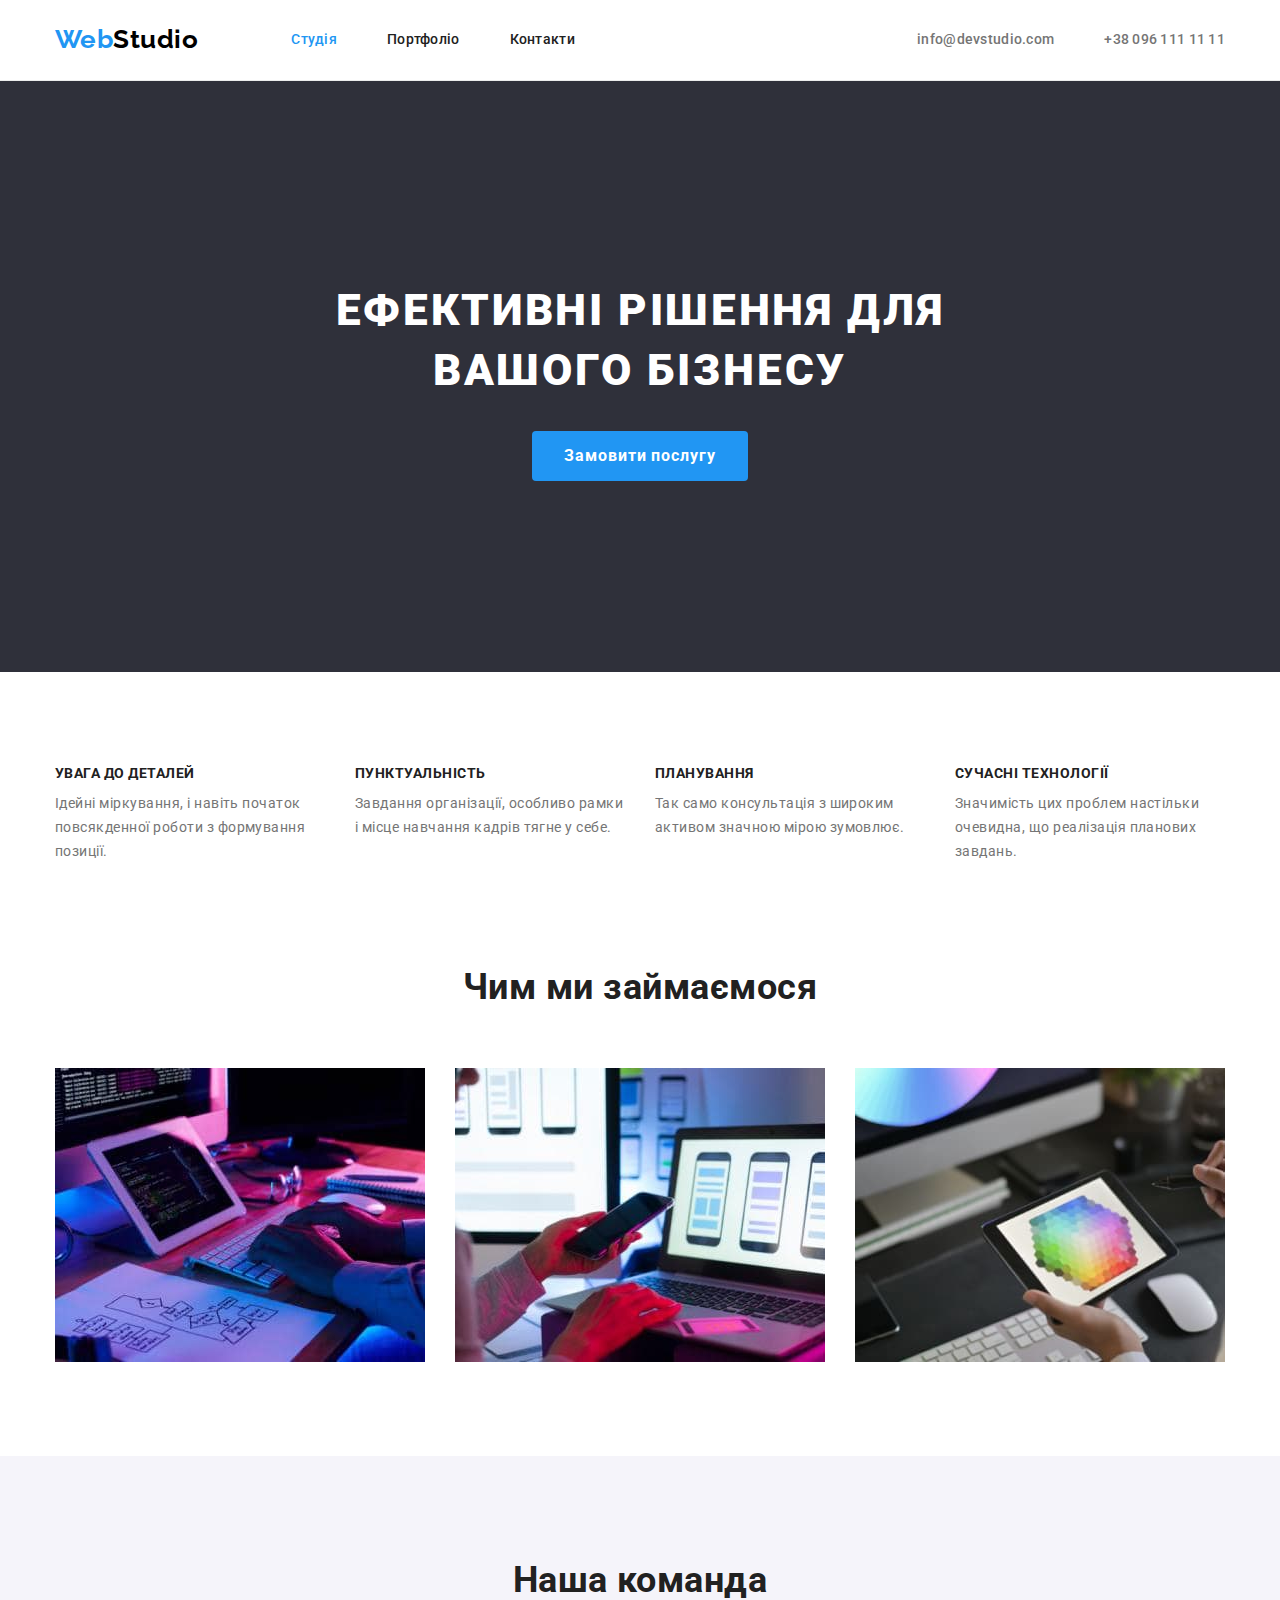
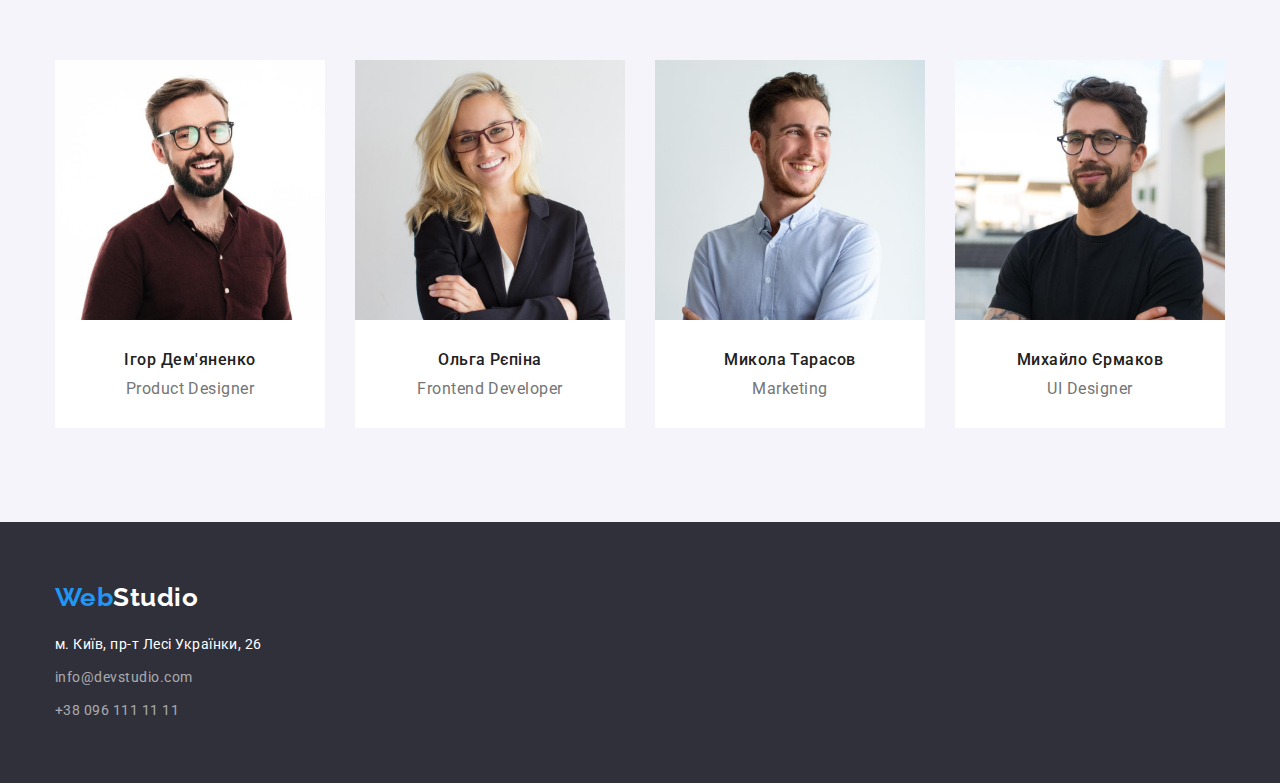
==== index.html @ b31b275f "Initial commit" ====
<!DOCTYPE html>
<html lang="uk">

<head>
	<meta charset="UTF-8" />
	<meta http-equiv="X-UA-Compatible" content="IE=edge" />
	<meta name="viewport" content="width=device-width, initial-scale=1.0" />
	<link rel="preconnect" href="https://fonts.googleapis.com" />
	<link rel="preconnect" href="https://fonts.gstatic.com" crossorigin />
	<link
		href="https://fonts.googleapis.com/css2?family=Raleway:wght@700;900&family=Roboto:wght@400;500;700;900&display=swap"
		rel="stylesheet" />
	<link rel="stylesheet"
		href="https://cdnjs.cloudflare.com/ajax/libs/modern-normalize/1.0.0/modern-normalize.min.css" />
	<link rel="stylesheet" href="./styles/style.css" />
	<title>Webstudio</title>
</head>

<body>
	<!--
		! HEADER
	-->

	<header class="header">
		<div class="container flex-container">
			<!-- 
	#navigation
-->
			<nav class="navigation">
				<a class="logo" href="/"><span class="logo-span">Web</span>Studio</a>
				<!-- 
	#list of navigation
 -->
				<ul class="site-nav lists">
					<li class="list-item"><a class="site-link common" href="/">Студія</a></li>
					<li class="list-item"><a class="site-link" href="./portfolio.html">Портфоліо</a></li>
					<li class="list-item"><a class="site-link" href="">Контакти</a></li>
				</ul>
			</nav>

			<!-- 
	#contacts 
-->
			<ul class="contacts-nav lists">
				<li class="list-item">
					<a class="contactlink" href="mailto:info@devstudio.com">info@devstudio.com</a>
				</li>
				<li class="list-item">
					<a class="contactlink" href="tel:+380961111111 ">+38 096 111 11 11</a>
				</li>
			</ul>
		</div>
	</header>


	<!--
		! MAIN
-->

	<main>
		<!-- 
	#hero
-->
		<section class="hero">
			<div class="container">
				<h1 class="hero-title">Ефективні рішення для вашого бізнесу</h1>
				<button type="button" class="button">Замовити послугу</button>
			</div>
		</section>
		<!-- 
	#benefits
 -->

		<section class="section">
			<div class="container">
				<h2 class="section-title visually-hidden">Наші особливості</h2>
				<ul class="list-benefits lists">
					<li class="list-item">
						<h3 class="benefits-title">Увага до деталей</h3>
						<p class="text-benefits">
							Ідейні міркування, і навіть початок повсякденної роботи з
							формування позиції.
						</p>
					</li>

					<li class="list-item">
						<h3 class="benefits-title">Пунктуальність</h3>
						<p class="text-benefits">
							Завдання організації, особливо рамки і місце навчання кадрів тягне
							у себе.
						</p>
					</li>

					<li class="list-item">
						<h3 class="benefits-title">Планування</h3>
						<p class="text-benefits">
							Так само консультація з широким активом значною мірою зумовлює.
						</p>
					</li>

					<li class="list-item">
						<h3 class="benefits-title">Сучасні технології</h3>
						<p class="text-benefits">
							Значимість цих проблем настільки очевидна, що реалізація планових
							завдань.
						</p>
					</li>
				</ul>
			</div>
		</section>
		<!-- 
	#services
-->
		<section class="section services">
			<div class="container">
				<h2 class="section-title">Чим ми займаємося</h2>

				<ul class="list-services lists">
					<li class="list-item">
						<img src="./images/box1.jpg" alt="чоловік друкує текст" width="370" />
					</li>
					<li class="list-item">
						<img src="./images/box2.jpg" alt="телефон на екрані" width="370" />
					</li>
					<li class="list-item">
						<img src="./images/box3.jpg" alt="кольорова панель на екрані планшета" width="370" />
					</li>
				</ul>
			</div>
		</section>

		<!--
	#team cards
-->
		<section class="section team">
			<div class="container">
				<h2 class="section-title">Наша команда</h2>

				<ul class="list-card lists">
					<li class="item-card">
						<img src="./images/ihor.jpg" alt="Ігор" width="270" />
						<div class="card-text">
							<h3 class="card-title">Ігор Дем'яненко</h3>
							<p class="card-description">Product Designer</p>
						</div>
					</li>
					<li class="item-card">
						<img src="./images/olha.jpg" alt="Ольга" width="270" />
						<div class="card-text">
							<h3 class="card-title">Ольга Рєпіна</h3>
							<p class="card-description">Frontend Developer</p>
						</div>
					</li>
					<li class="item-card">
						<img src="./images/mukola.jpg" alt="Микола" width="270" />
						<div class="card-text">
							<h3 class="card-title">Микола Тарасов</h3>
							<p class="card-description">Marketing</p>
						</div>
					</li>
					<li class="item-card">
						<img src="./images/muhailo.jpg" alt="Михайло" width="270" />
						<div class="card-text">
							<h3 class="card-title">Михайло Єрмаков</h3>
							<p class="card-description">UI Designer</p>
						</div>
					</li>

				</ul>
			</div>
		</section>

	</main>
	<!--
		! FOOTER
	-->
	<!-- #footer -->
	<footer class="footer">
		<div class="container">
			<a class="logo" href="/"><span class="logo-span">Web</span>Studio</a>
			<!-- #address -->
			<address>
				<ul class="address-contacts lists">
					<li class="list-item">
						<a class="maplink" href="https://goo.gl/maps/gcyHWEu6hnRkyXLD7" target="_blank">м. Київ, пр-т Лесі
							Українки,
							26</a>
					</li>
					<li class="list-item">
						<a class="contactlink" href="mailto:info@devstudio.com">info@devstudio.com</a>
					</li>
					<li class="list-item">
						<a class="contactlink" href="tel:+380961111111 ">+38 096 111 11 11</a>
					</li>
				</ul>
			</address>
		</div>
	</footer>
</body>

</html>
---- styles/style.css ----
/* !blanks of colors 
	*Colors on pages:
		*primary background-color: #FFFFFF;
		*secondary background-color:#F5F4FA;
		*footer,hero background-color: #2F303A;
		*primary font color: #212121;
		*font hover effect: #2196F3;
		*border-color(portfolio.html):#EEEEEE;
		*seconadry font color:#757575 , #FFFFFF , rgba(255, 255, 255, 0.6), #000000;
!font weight 
		*Roboto regular;
		*Roboto medium ;
		*Roboto bold;
		*Roboto black
		*logo font: raleway;
!end*/

:root {
  --title-text-color: #212121;
  --primary-text-color: #757575;
  --secondary-text-color: #ffffff;
  --link-text-color: rgba(255, 255, 255, 0.6);
  --button-text-color: #212121;
  --font-text-color: #000000;

  --card-gap: 30px;
  --primary-font-size: 14px;
  --primary-letter-spacing: 0.03em;
  --secondary-letter-spacing: 0.06em;

  --border-color: #eeeeee;

  --hover-focus-color: #2196f3;

  --primary-background-color: #ffffff;
  --secondary-background-color: #f5f4fa;
  --footer-hero-background-color: #2f303a;
  --button-background-color: #f5f4fa;
  --active-button-background-color: #2196f3;
}

h1,
h2,
h3,
h4,
h5,
h6,
p {
  margin: 0;
  padding: 0;
}

/* #container */
.container {
  /* outline: 1px solid tomato; */
  width: 1200px;
  margin-right: auto;
  margin-left: auto;
  padding-left: 15px;
  padding-right: 15px;
}

/* #lists */
.lists {
  margin: 0;
  padding: 0;
  list-style: none;
}

/* #body section */

.site-link.common {
  color: var(--hover-focus-color);
}
/* $body */
body {
  background-color: var(--primary-background-color);
  font-family: 'Roboto', sans-serif;
  color: var(--primary-text-color);
  letter-spacing: 0.03em;
}

/* $sections settings */
.section {
  padding-top: 94px;
  padding-bottom: 94px;
}

/* #header section */
.header {
  border-bottom: 1px solid #ececec;
}
/* $flex-container */
.flex-container {
  display: flex;
  align-items: center;
}

/* $logo element */

.logo {
  font-family: 'Raleway', sans-serif;
  text-decoration: none;
  font-weight: 700;
  font-size: 26px;
  line-height: 1.2;
  color: var(--font-text-color);
}

.logo-span {
  color: var(--hover-focus-color);
}

.logo:hover,
.logo:focus {
  color: var(--hover-focus-color);
}

/* $main navigation element */
.navigation {
  display: flex;
  align-items: center;
}
/* #site navigation */
.site-nav {
  margin-left: 93px;
  display: flex;
  font-weight: 500;
  font-size: var(--primary-font-size);
  line-height: 1.14;
  letter-spacing: 0.02em;
}

.site-nav .list-item + .list-item {
  /* selector for elements that have a neighbor */
  margin-left: 50px;
}

.site-nav .site-link {
  display: block;
  padding-top: 32px;
  padding-bottom: 32px;
}
.site-link {
  text-decoration: none;
  color: var(--title-text-color);
}

.site-nav .site-link:hover,
.site-nav .site-link:focus {
  color: var(--hover-focus-color);
}

/* $contact element */
.contacts-nav {
  display: flex;
  margin-left: auto;
  font-weight: 500;
  font-size: var(--primary-font-size);
  line-height: 1.14;
  letter-spacing: 0.02em;
}
.contactlink {
  display: block;
  padding-top: 32px;
  padding-bottom: 32px;
  text-decoration: none;
  color: var(--primary-text-color);
}

.contacts-nav .contactlink:hover,
.contacts-nav .contactlink:focus {
  color: var(--hover-focus-color);
}
.contacts-nav > .list-item + .list-item {
  margin-left: 50px;
}

/* #hero */
.hero {
  margin: 0;
  background-color: var(--footer-hero-background-color);
  text-align: center;
  width: 100%;
  padding-top: 200px;
  padding-bottom: 191px;
}

.hero-title {
  margin: 0px auto 30px auto;
  color: var(--secondary-text-color);
  font-weight: 900;
  font-size: 44px;
  line-height: 1.36;
  letter-spacing: var(--secondary-letter-spacing);
  text-transform: uppercase;
  width: 696px;
}

.button {
  cursor: pointer;
  font-weight: 700;
  line-height: 1.88;
  text-align: center;
  letter-spacing: var(--secondary-letter-spacing);
  color: var(--secondary-text-color);
  background-color: var(--active-button-background-color);
  border: none;
  border-radius: 4px;
  padding: 10px 32px;
}
.hero .button:hover,
.hero .button:focus {
  background: #188ce8;
  box-shadow: 0px 4px 4px rgba(0, 0, 0, 0.15);
}

/* #section benefits */
.list-benefits {
  display: flex;
  flex-wrap: wrap;
  margin-left: calc(-1 * var(--card-gap));
}

.list-benefits > .list-item {
  flex-basis: calc(100% / 4 - var(--card-gap));
  margin-left: var(--card-gap);
}

.benefits-title {
  margin-bottom: 10px;
  font-weight: 700;
  font-size: var(--primary-font-size);
  line-height: 1.14;
  text-transform: uppercase;
  color: var(--title-text-color);
}

.text-benefits {
  font-size: var(--primary-font-size);
  line-height: 1.71;
}

/* #services section */
.services {
  padding-top: 0;
}

.list-services {
  display: flex;
  flex-wrap: wrap;
  margin-left: calc(-1 * var(--card-gap));
}
img {
  display: block;
  max-width: 100%;
}
.list-services .list-item {
  flex-basis: calc(100% / 3 - var(--card-gap));
  margin-left: var(--card-gap);
}

.section-title {
  margin-bottom: 50px;
  font-weight: 700;
  font-size: 36px;
  line-height: 1.67;
  text-align: center;
  color: var(--title-text-color);
}

/* #section our team */
.team {
  background-color: var(--secondary-background-color);
}

.list-card {
  display: flex;
  flex-wrap: wrap;
  margin-left: calc(-1 * var(--card-gap));
}

.item-card {
  flex-basis: calc(100% / 4 - var(--card-gap));
  margin-left: var(--card-gap);
  display: block;

  background-color: var(--secondary-text-color);
}

.card-text {
  padding-top: 30px;
  padding-bottom: 30px;
  text-align: center;
}

.list-card .card-title {
  font-size: 16px;
  margin-bottom: 10px;
  font-weight: 500;
  line-height: 1.19;
  color: var(--title-text-color);
}
.card-description {
  margin: 0;
  line-height: 1.19;
}

/* #footer */
.footer {
  background-color: var(--footer-hero-background-color);
  width: 100%;
  padding-top: 60px;
  padding-bottom: 60px;
}

.footer .logo {
  display: block;
  color: var(--secondary-text-color);
  margin-bottom: 20px;
}
.footer .logo:hover,
.footer .logo:focus {
  color: var(--hover-focus-color);
}

.maplink {
  display: block;
  text-decoration: none;
  font-size: var(--primary-font-size);
  line-height: 1.71;
  color: var(--secondary-text-color);
}
.footer .maplink:hover,
.footer .maplink:focus {
  color: var(--hover-focus-color);
}

.footer .contactlink {
  padding-top: 0;
  padding-bottom: 0;
  margin-left: 0;

  font-weight: 400;
  font-size: var(--primary-font-size);
  line-height: 1.71;
  color: var(--link-text-color);
}
.footer .contactlink:hover,
.footer .contactlink:focus {
  color: var(--hover-focus-color);
}

.address-contacts {
  margin-bottom: -9px;
}

.address-contacts .list-item {
  margin-bottom: 9px;
}

/* !PORTFOLIO.HTML */

/* #main */
.visually-hidden {
  position: absolute;
  white-space: nowrap;
  width: 1px;
  height: 1px;
  overflow: hidden;
  border: 0;
  padding: 0;
  clip: rect(0 0 0 0);
  clip-path: inset(50%);
  margin: -1px;
}

.filters {
  display: flex;
  justify-content: center;
  margin-bottom: 50px;
}
.filter-button {
  border: none;
  border-radius: 4px;

  padding: 6px 22px;

  font-family: inherit;
  font-size: 16px;
  font-weight: 500;
  line-height: 1.62;
  text-align: center;
  cursor: pointer;

  background-color: var(--button-background-color);
  color: var(--button-text-color);
}
.filters .list-item + .list-item {
  margin-left: 8px;
}

.filter-button:hover,
.filter-button:focus {
  background-color: var(--active-button-background-color);
  color: var(--secondary-text-color);
  box-shadow: 0px 3px 1px rgba(0, 0, 0, 0.1), 0px 1px 2px rgba(0, 0, 0, 0.08),
    0px 2px 2px rgba(0, 0, 0, 0.12);
}

.cards {
  display: flex;
  flex-wrap: wrap;
  margin-left: calc(-1 * var(--card-gap));
  margin-bottom: calc(-1 * var(--card-gap));
}

.cards-item {
  flex-basis: calc(100% / 3 - var(--card-gap));
  margin-bottom: var(--card-gap);
  margin-left: var(--card-gap);
}

.cards-link {
  text-decoration: none;
  color: var(--primary-text-color);
}

.cards-link > .card-description {
  padding-top: 20px;
  padding-bottom: 24px;
  padding-left: 24px;
  padding-right: 24px;
  border-bottom: 1px solid var(--border-color);
  border-right: 1px solid var(--border-color);
  border-left: 1px solid var(--border-color);
}

.cards-title {
  margin-bottom: 4px;
  color: var(--title-text-color);
  font-weight: 700;
  font-size: 18px;
  line-height: 2;
  letter-spacing: var(--secondary-letter-spacing);
}
.cards-text {
  line-height: 1.88;
}

address {
  font-style: normal;
}
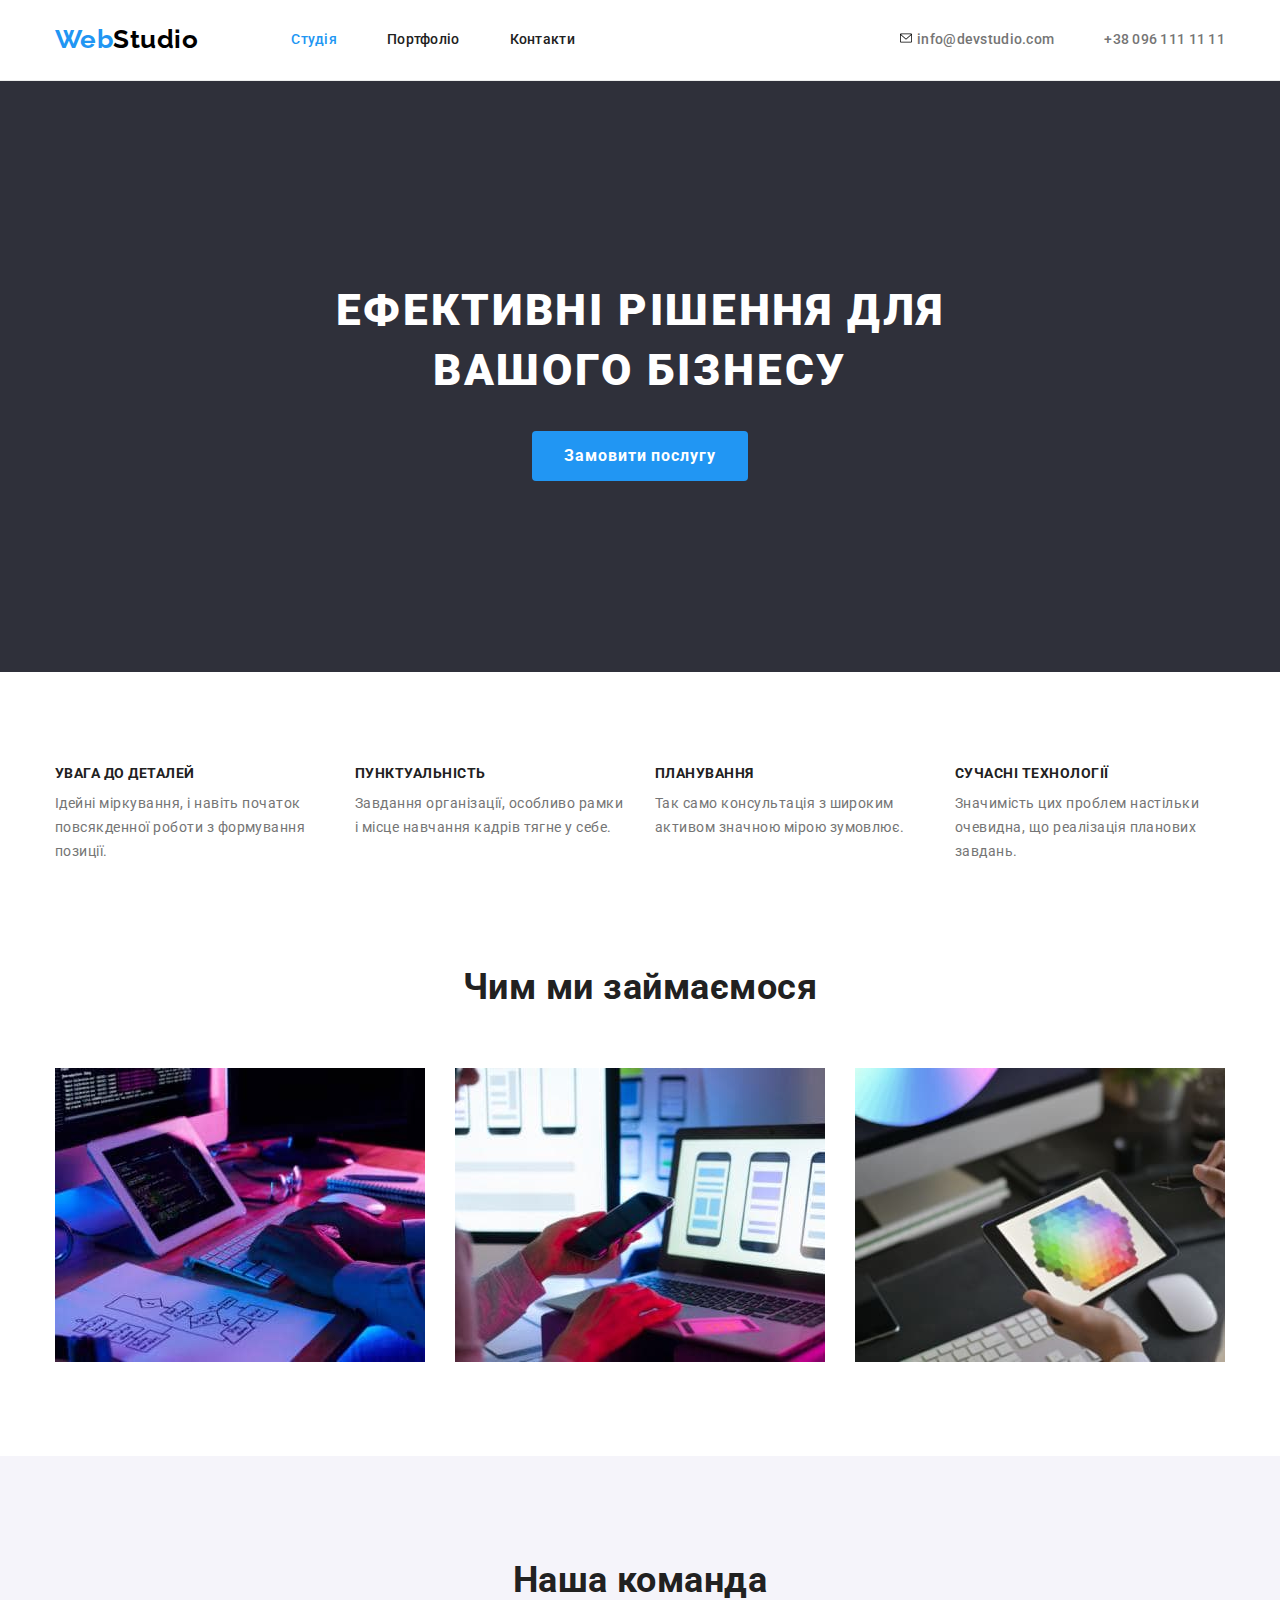
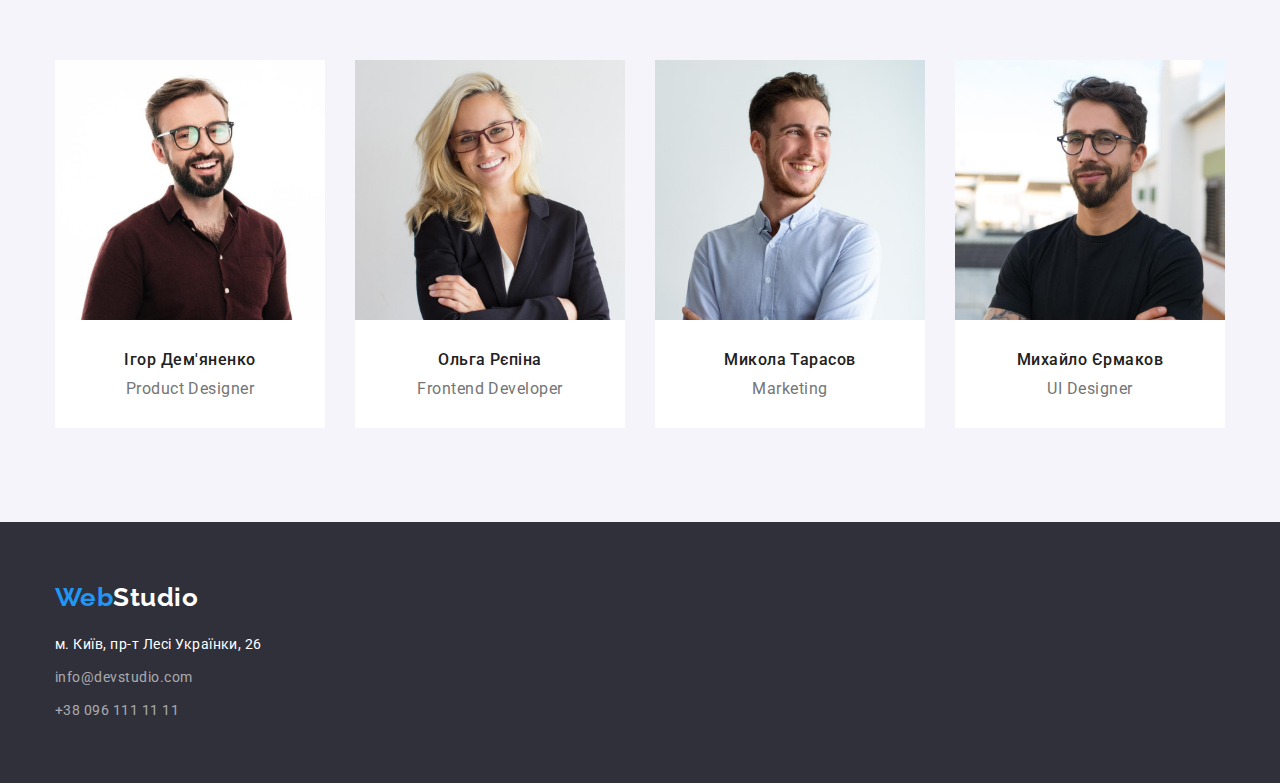
==== commit 5c947750: "Add svg" ====
--- a/index.html
+++ b/index.html
@@ -43,7 +43,11 @@
 -->
 			<ul class="contacts-nav lists">
 				<li class="list-item">
-					<a class="contactlink" href="mailto:info@devstudio.com">info@devstudio.com</a>
+					<a class="contactlink" href="mailto:info@devstudio.com">
+						<svg class="contactlink-icon" width="16" height="12">
+							<use href="./images/symbol-defs.svg#icon-envelope"></use>
+						</svg>
+						info@devstudio.com</a>
 				</li>
 				<li class="list-item">
 					<a class="contactlink" href="tel:+380961111111 ">+38 096 111 11 11</a>
--- a/styles/style.css
+++ b/styles/style.css
@@ -59,6 +59,9 @@
   padding-left: 15px;
   padding-right: 15px;
 }
+.contactlink-icon:hover {
+  color: blue;
+}
 
 /* #lists */
 .lists {
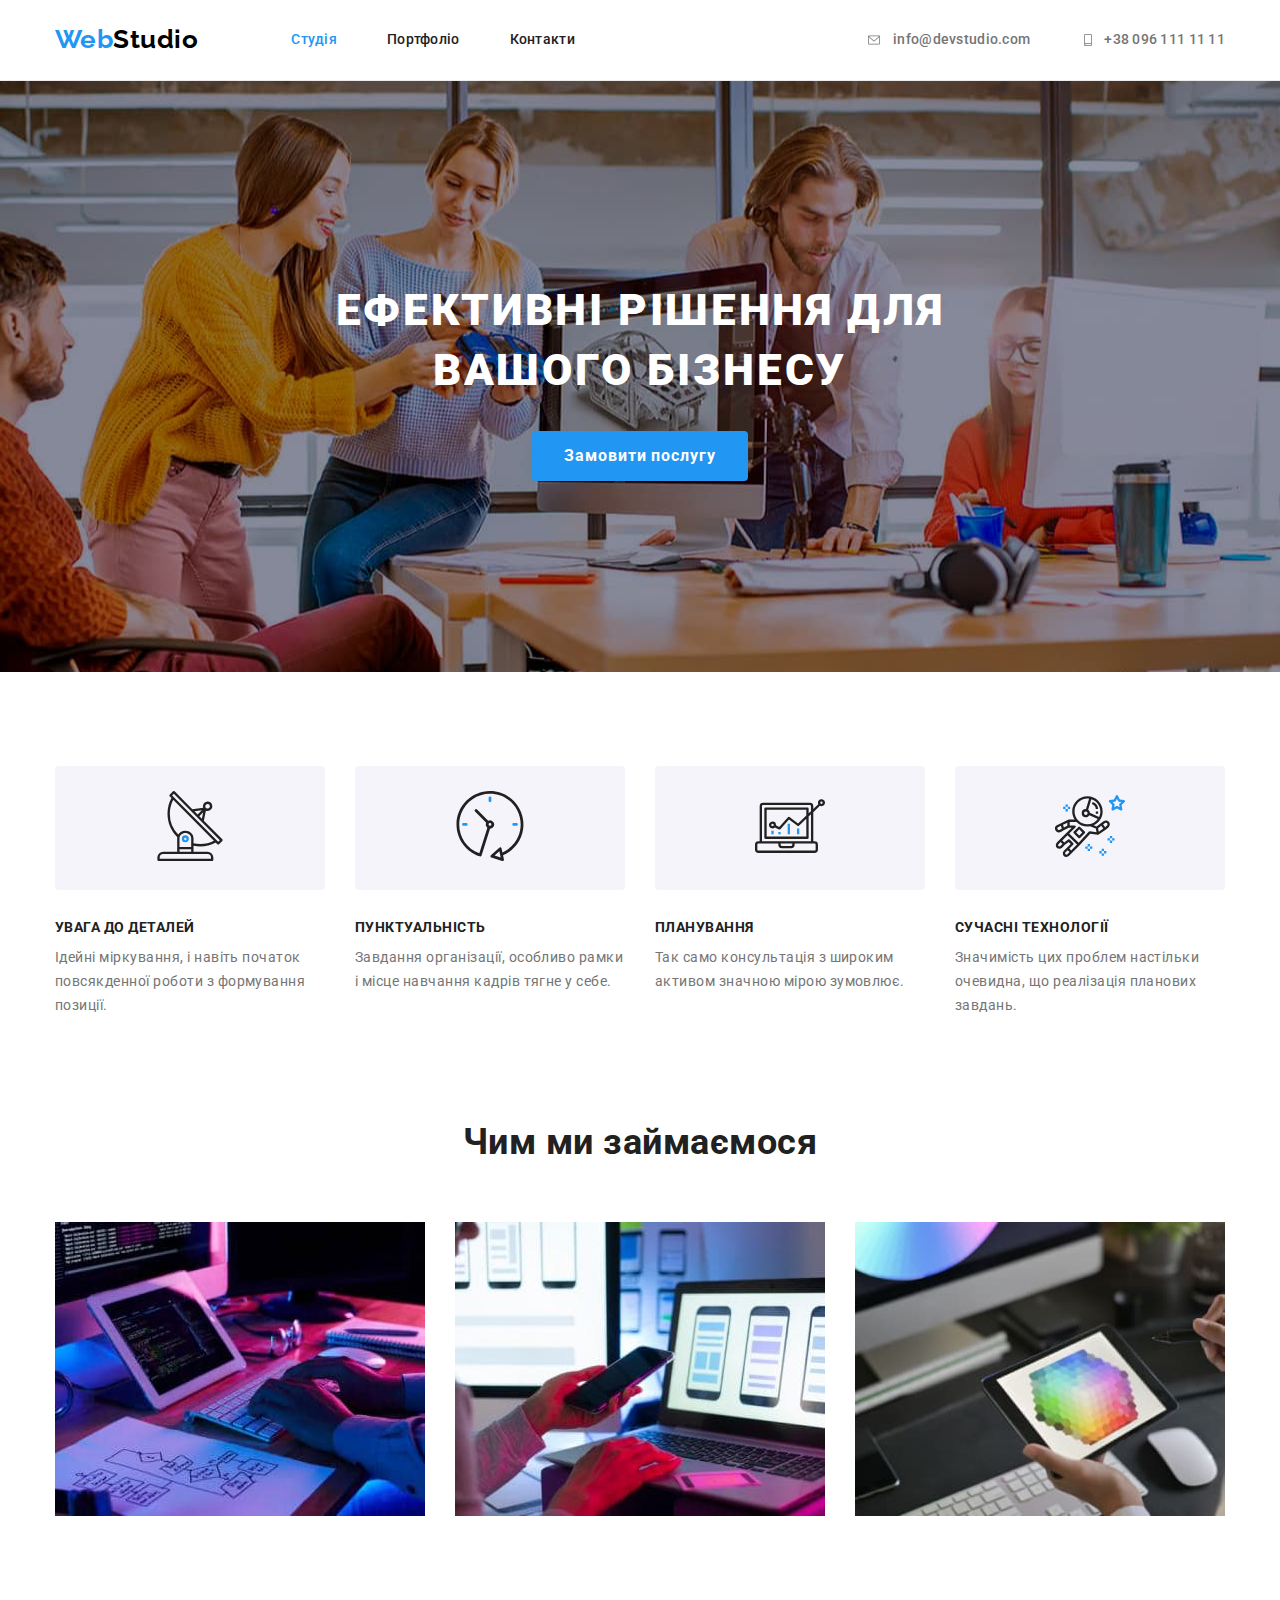
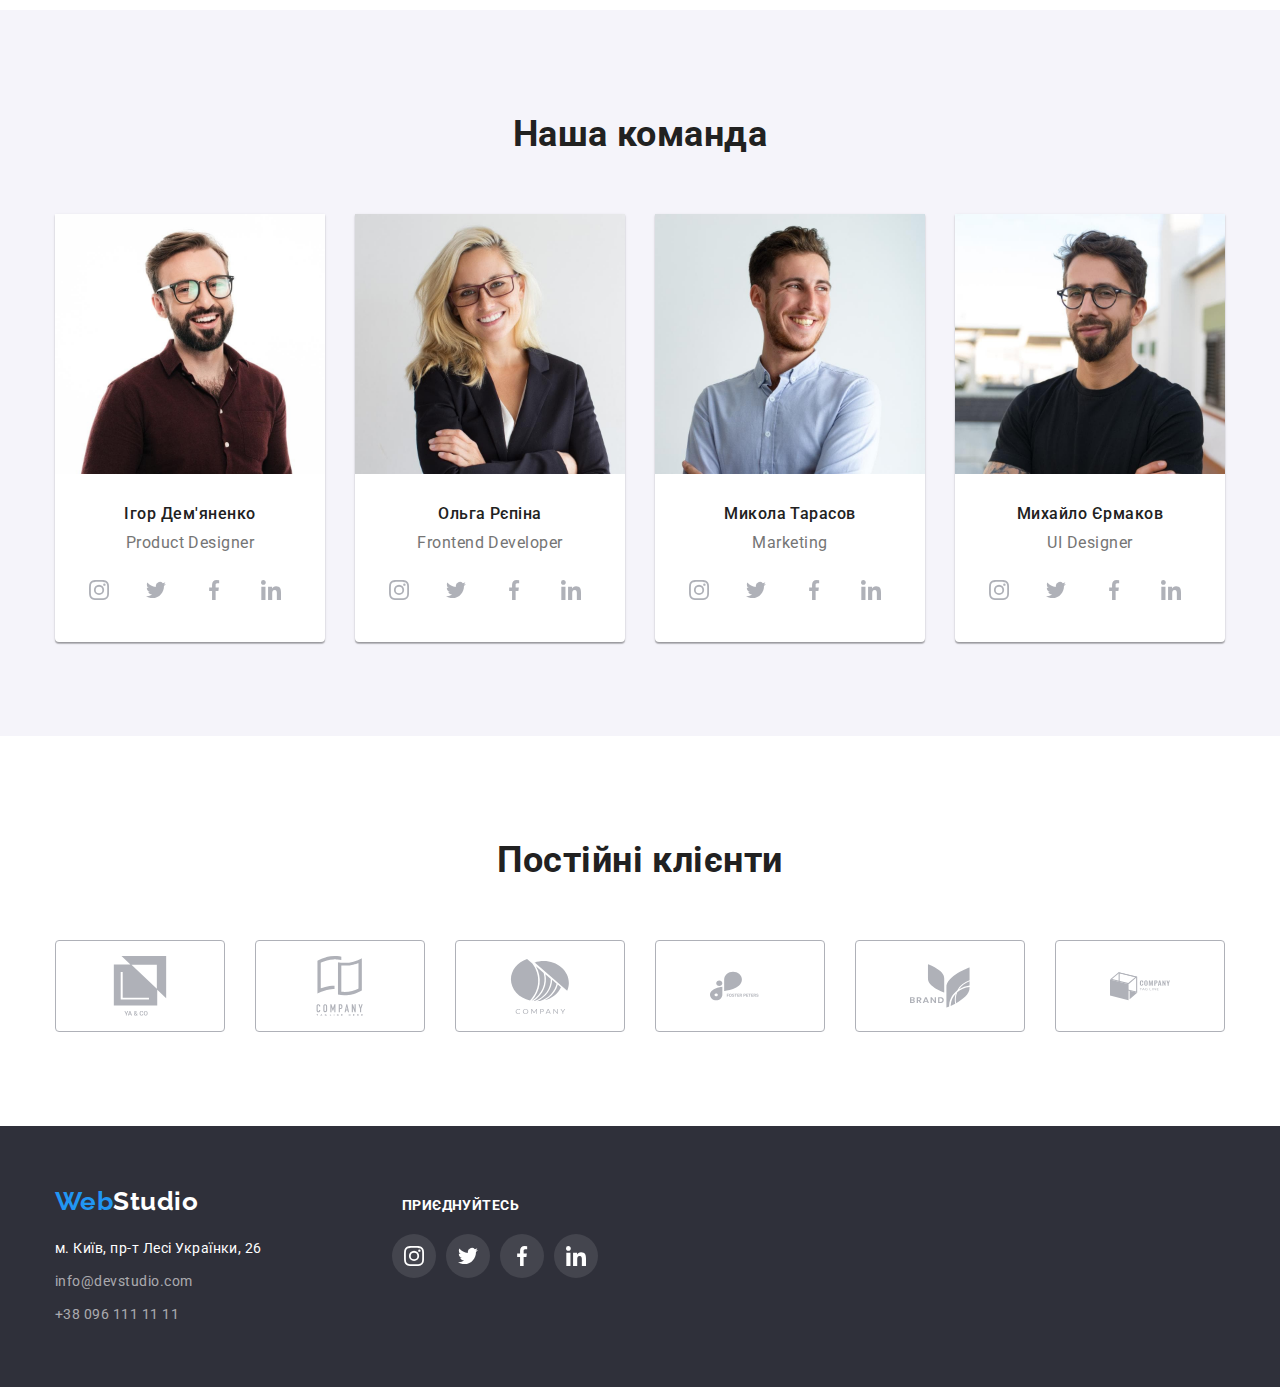
==== commit 1f637914: "done style for hw4" ====
--- a/index.html
+++ b/index.html
@@ -44,13 +44,19 @@
 			<ul class="contacts-nav lists">
 				<li class="list-item">
 					<a class="contactlink" href="mailto:info@devstudio.com">
-						<svg class="contactlink-icon" width="16" height="12">
-							<use href="./images/symbol-defs.svg#icon-envelope"></use>
+						<svg class="contactlink__icon icon" width="16" height="12">
+							<use href="./images/icons.svg#icon-envelope"></use>
 						</svg>
-						info@devstudio.com</a>
+						info@devstudio.com
+					</a>
 				</li>
 				<li class="list-item">
-					<a class="contactlink" href="tel:+380961111111 ">+38 096 111 11 11</a>
+
+					<a class="contactlink" href="tel:+380961111111 ">
+						<svg class="contactlink__icon icon" width="16" height="12">
+							<use href="./images/icons.svg#icon-smartphone"></use>
+						</svg>+38 096 111 11 11
+					</a>
 				</li>
 			</ul>
 		</div>
@@ -80,6 +86,11 @@
 				<h2 class="section-title visually-hidden">Наші особливості</h2>
 				<ul class="list-benefits lists">
 					<li class="list-item">
+						<div class="benefit-block">
+							<svg class="benefit-block__icon" width="70" height="70">
+								<use href="./images/icons.svg#icon-antenna"></use>
+							</svg>
+						</div>
 						<h3 class="benefits-title">Увага до деталей</h3>
 						<p class="text-benefits">
 							Ідейні міркування, і навіть початок повсякденної роботи з
@@ -88,6 +99,11 @@
 					</li>
 
 					<li class="list-item">
+						<div class="benefit-block">
+							<svg class="benefit-block__icon" width="70" height="70">
+								<use href="./images/icons.svg#icon-clock"></use>
+							</svg>
+						</div>
 						<h3 class="benefits-title">Пунктуальність</h3>
 						<p class="text-benefits">
 							Завдання організації, особливо рамки і місце навчання кадрів тягне
@@ -96,6 +112,11 @@
 					</li>
 
 					<li class="list-item">
+						<div class="benefit-block">
+							<svg class="benefit-block__icon" width="70" height="70">
+								<use href="./images/icons.svg#icon-diagram"></use>
+							</svg>
+						</div>
 						<h3 class="benefits-title">Планування</h3>
 						<p class="text-benefits">
 							Так само консультація з широким активом значною мірою зумовлює.
@@ -103,6 +124,11 @@
 					</li>
 
 					<li class="list-item">
+						<div class="benefit-block">
+							<svg class="benefit-block__icon" width="70" height="70">
+								<use href="./images/icons.svg#icon-astronaut"></use>
+							</svg>
+						</div>
 						<h3 class="benefits-title">Сучасні технології</h3>
 						<p class="text-benefits">
 							Значимість цих проблем настільки очевидна, що реалізація планових
@@ -146,6 +172,40 @@
 						<div class="card-text">
 							<h3 class="card-title">Ігор Дем'яненко</h3>
 							<p class="card-description">Product Designer</p>
+							<!-- $icons -->
+							<div class="social-links">
+								<ul class="social-links__list lists">
+									<li class="social-links__item">
+										<a class="social-links__link" href="#">
+											<svg class="social-links__icon" width="20" height="20">
+												<use href="./images/icons.svg#icon-instagram"></use>
+											</svg>
+										</a>
+									</li>
+									<li class="social-links__item">
+										<a class="social-links__link" href="#">
+											<svg class="social-links__icon" width="20" height="20">
+												<use href="./images/icons.svg#icon-twitter"></use>
+											</svg>
+										</a>
+									</li>
+									<li class="social-links__item">
+										<a class="social-links__link" href="#">
+											<svg class="social-links__icon" width="20" height="20">
+												<use href="./images/icons.svg#icon-facebook"></use>
+											</svg>
+										</a>
+									</li>
+									<li class="social-links__item">
+										<a class="social-links__link" href="#">
+											<svg class="social-links__icon" width="20" height="20">
+												<use href="./images/icons.svg#icon-linkedin"></use>
+											</svg>
+										</a>
+									</li>
+								</ul>
+							</div>
+							<!-- $end -->
 						</div>
 					</li>
 					<li class="item-card">
@@ -153,6 +213,40 @@
 						<div class="card-text">
 							<h3 class="card-title">Ольга Рєпіна</h3>
 							<p class="card-description">Frontend Developer</p>
+							<!-- $icons -->
+							<div class="social-links">
+								<ul class="social-links__list lists">
+									<li class="social-links__item">
+										<a class="social-links__link" href="#">
+											<svg class="social-links__icon" width="20" height="20">
+												<use href="./images/icons.svg#icon-instagram"></use>
+											</svg>
+										</a>
+									</li>
+									<li class="social-links__item">
+										<a class="social-links__link" href="#">
+											<svg class="social-links__icon" width="20" height="20">
+												<use href="./images/icons.svg#icon-twitter"></use>
+											</svg>
+										</a>
+									</li>
+									<li class="social-links__item">
+										<a class="social-links__link" href="#">
+											<svg class="social-links__icon" width="20" height="20">
+												<use href="./images/icons.svg#icon-facebook"></use>
+											</svg>
+										</a>
+									</li>
+									<li class="social-links__item">
+										<a class="social-links__link" href="#">
+											<svg class="social-links__icon" width="20" height="20">
+												<use href="./images/icons.svg#icon-linkedin"></use>
+											</svg>
+										</a>
+									</li>
+								</ul>
+							</div>
+							<!-- $end -->
 						</div>
 					</li>
 					<li class="item-card">
@@ -160,6 +254,40 @@
 						<div class="card-text">
 							<h3 class="card-title">Микола Тарасов</h3>
 							<p class="card-description">Marketing</p>
+							<!-- $icons -->
+							<div class="social-links">
+								<ul class="social-links__list lists">
+									<li class="social-links__item">
+										<a class="social-links__link" href="#">
+											<svg class="social-links__icon" width="20" height="20">
+												<use href="./images/icons.svg#icon-instagram"></use>
+											</svg>
+										</a>
+									</li>
+									<li class="social-links__item">
+										<a class="social-links__link" href="#">
+											<svg class="social-links__icon" width="20" height="20">
+												<use href="./images/icons.svg#icon-twitter"></use>
+											</svg>
+										</a>
+									</li>
+									<li class="social-links__item">
+										<a class="social-links__link" href="#">
+											<svg class="social-links__icon" width="20" height="20">
+												<use href="./images/icons.svg#icon-facebook"></use>
+											</svg>
+										</a>
+									</li>
+									<li class="social-links__item">
+										<a class="social-links__link" href="#">
+											<svg class="social-links__icon" width="20" height="20">
+												<use href="./images/icons.svg#icon-linkedin"></use>
+											</svg>
+										</a>
+									</li>
+								</ul>
+							</div>
+							<!-- $end -->
 						</div>
 					</li>
 					<li class="item-card">
@@ -167,37 +295,157 @@
 						<div class="card-text">
 							<h3 class="card-title">Михайло Єрмаков</h3>
 							<p class="card-description">UI Designer</p>
-						</div>
-					</li>
-
+							<!-- $icons -->
+							<div class="social-links">
+								<ul class="social-links__list lists">
+									<li class="social-links__item">
+										<a class="social-links__link" href="#">
+											<svg class="social-links__icon" width="20" height="20">
+												<use href="./images/icons.svg#icon-instagram"></use>
+											</svg>
+										</a>
+									</li>
+									<li class="social-links__item">
+										<a class="social-links__link" href="#">
+											<svg class="social-links__icon" width="20" height="20">
+												<use href="./images/icons.svg#icon-twitter"></use>
+											</svg>
+										</a>
+									</li>
+									<li class="social-links__item">
+										<a class="social-links__link" href="#">
+											<svg class="social-links__icon" width="20" height="20">
+												<use href="./images/icons.svg#icon-facebook"></use>
+											</svg>
+										</a>
+									</li>
+									<li class="social-links__item">
+										<a class="social-links__link" href="#">
+											<svg class="social-links__icon" width="20" height="20">
+												<use href="./images/icons.svg#icon-linkedin"></use>
+											</svg>
+										</a>
+									</li>
+								</ul>
+							</div>
+							<!-- $end -->
+						</div>
+					</li>
 				</ul>
 			</div>
 		</section>
 
+		<!-- #clients section -->
+		<section class="section client">
+			<div class="container">
+				<h2 class="section-title">Постійні клієнти</h2>
+				<div class="client-block">
+					<ul class="client-block__list lists">
+						<li class="client-block__item">
+							<a class="client-block__link" href="#">
+								<svg class="client-block__icon" width="106" height="60">
+									<use href="./images/icons.svg#icon-logo-company-first"></use>
+								</svg>
+							</a>
+						</li>
+						<li class="client-block__item">
+							<a class="client-block__link" href="#">
+								<svg class="client-block__icon" width="106" height="60">
+									<use href="./images/icons.svg#icon-logo-company-second"></use>
+								</svg>
+							</a>
+						</li>
+						<li class="client-block__item">
+							<a class="client-block__link" href="#">
+								<svg class="client-block__icon" width="106" height="60">
+									<use href="./images/icons.svg#icon-logo-company-third"></use>
+								</svg>
+							</a>
+						</li>
+						<li class="client-block__item">
+							<a class="client-block__link" href="#">
+								<svg class="client-block__icon" width="106" height="60">
+									<use href="./images/icons.svg#icon-logo-company-fourth"></use>
+								</svg>
+							</a>
+						</li>
+						<li class="client-block__item">
+							<a class="client-block__link" href="#">
+								<svg class="client-block__icon" width="106" height="60">
+									<use href="./images/icons.svg#icon-logo-company-fifth"></use>
+								</svg>
+							</a>
+						</li>
+						<li class="client-block__item">
+							<a class="client-block__link" href="#">
+								<svg class="client-block__icon" width="106" height="60">
+									<use href="./images/icons.svg#icon-logo-company-sixth"></use>
+								</svg>
+							</a>
+						</li>
+					</ul>
+				</div>
+			</div>
+		</section>
 	</main>
 	<!--
 		! FOOTER
 	-->
 	<!-- #footer -->
 	<footer class="footer">
-		<div class="container">
-			<a class="logo" href="/"><span class="logo-span">Web</span>Studio</a>
-			<!-- #address -->
-			<address>
-				<ul class="address-contacts lists">
-					<li class="list-item">
-						<a class="maplink" href="https://goo.gl/maps/gcyHWEu6hnRkyXLD7" target="_blank">м. Київ, пр-т Лесі
-							Українки,
-							26</a>
-					</li>
-					<li class="list-item">
-						<a class="contactlink" href="mailto:info@devstudio.com">info@devstudio.com</a>
-					</li>
-					<li class="list-item">
-						<a class="contactlink" href="tel:+380961111111 ">+38 096 111 11 11</a>
+		<div class="container flex-container gap-container">
+			<div class="address-container">
+				<a class="logo" href="/"><span class="logo-span">Web</span>Studio</a>
+				<!-- #address -->
+				<address>
+					<ul class="address-contacts lists">
+						<li class="list-item">
+							<a class="maplink" href="https://goo.gl/maps/gcyHWEu6hnRkyXLD7" target="_blank">м. Київ, пр-т Лесі
+								Українки,
+								26</a>
+						</li>
+						<li class="list-item">
+							<a class="contactlink" href="mailto:info@devstudio.com">info@devstudio.com</a>
+						</li>
+						<li class="list-item">
+							<a class="contactlink" href="tel:+380961111111 ">+38 096 111 11 11</a>
+						</li>
+					</ul>
+				</address>
+			</div>
+			<div class="footer-social-links">
+				<h2 class="footer-social-links__title">Приєднуйтесь</h2>
+				<ul class="social-links__list lists">
+					<li class="social-links__item">
+						<a class="social-links__link" href="#">
+							<svg class="social-links__icon" width="20" height="20">
+								<use href="./images/icons.svg#icon-instagram"></use>
+							</svg>
+						</a>
+					</li>
+					<li class="social-links__item">
+						<a class="social-links__link" href="#">
+							<svg class="social-links__icon" width="20" height="20">
+								<use href="./images/icons.svg#icon-twitter"></use>
+							</svg>
+						</a>
+					</li>
+					<li class="social-links__item">
+						<a class="social-links__link" href="#">
+							<svg class="social-links__icon" width="20" height="20">
+								<use href="./images/icons.svg#icon-facebook"></use>
+							</svg>
+						</a>
+					</li>
+					<li class="social-links__item">
+						<a class="social-links__link" href="#">
+							<svg class="social-links__icon" width="20" height="20">
+								<use href="./images/icons.svg#icon-linkedin"></use>
+							</svg>
+						</a>
 					</li>
 				</ul>
-			</address>
+			</div>
 		</div>
 	</footer>
 </body>
--- a/styles/style.css
+++ b/styles/style.css
@@ -22,6 +22,7 @@
   --link-text-color: rgba(255, 255, 255, 0.6);
   --button-text-color: #212121;
   --font-text-color: #000000;
+  --icon-color: #afb1b8;
 
   --card-gap: 30px;
   --primary-font-size: 14px;
@@ -50,6 +51,16 @@
   padding: 0;
 }
 
+/* #icons */
+.icon {
+  display: inline-block;
+}
+.contactlink__icon {
+  margin-right: 8px;
+  fill: #757575;
+  vertical-align: middle;
+}
+
 /* #container */
 .container {
   /* outline: 1px solid tomato; */
@@ -59,9 +70,6 @@
   padding-left: 15px;
   padding-right: 15px;
 }
-.contactlink-icon:hover {
-  color: blue;
-}
 
 /* #lists */
 .lists {
@@ -182,11 +190,13 @@
 /* #hero */
 .hero {
   margin: 0;
-  background-color: var(--footer-hero-background-color);
   text-align: center;
   width: 100%;
   padding-top: 200px;
   padding-bottom: 191px;
+  background: url('/images/bgi.jpg'), rgba(47, 48, 58, 0.4);
+  background-position: center;
+  background-repeat: no-repeat;
 }
 
 .hero-title {
@@ -228,6 +238,13 @@
 .list-benefits > .list-item {
   flex-basis: calc(100% / 4 - var(--card-gap));
   margin-left: var(--card-gap);
+}
+.benefit-block {
+  background-color: var(--button-background-color);
+  border-radius: 4px;
+  text-align: center;
+  padding: 25px 100px;
+  margin-bottom: 30px;
 }
 
 .benefits-title {
@@ -286,8 +303,9 @@
 .item-card {
   flex-basis: calc(100% / 4 - var(--card-gap));
   margin-left: var(--card-gap);
-  display: block;
-
+  border-radius: 0px 0px 4px 4px;
+  box-shadow: 0px 1px 3px rgba(0, 0, 0, 0.12), 0px 1px 1px rgba(0, 0, 0, 0.14),
+    0px 2px 1px rgba(0, 0, 0, 0.2);
   background-color: var(--secondary-text-color);
 }
 
@@ -308,8 +326,89 @@
   margin: 0;
   line-height: 1.19;
 }
+/* $social-icons*/
+.social-links {
+  padding-top: 16px;
+  padding-right: 32px;
+  padding-left: 32px;
+}
+.social-links__list {
+  display: flex;
+  justify-content: space-between;
+}
+.social-links__item {
+  margin-left: 10px;
+  color: var(--icon-color);
+  width: 44px;
+  height: 44px;
+
+  display: flex;
+  justify-content: center;
+  align-items: center;
+
+  cursor: pointer;
+  border-radius: 50%;
+}
+.social-links__item:first-child {
+  margin-left: -10px;
+}
+.social-links__link {
+  padding: 0;
+  margin: 0;
+  color: inherit;
+  text-decoration: none;
+  font-size: 0;
+}
+.social-links__icon {
+  fill: currentColor;
+}
+
+.social-links__item:hover {
+  background-color: var(--hover-focus-color);
+  color: var(--secondary-text-color);
+}
+
+/* #client section */
+
+.client-block__list {
+  display: flex;
+  flex-wrap: wrap;
+  margin-left: calc(-1 * var(--card-gap));
+}
+
+.client-block__item {
+  width: 170px;
+  height: 92px;
+  flex-basis: calc(100% / 6 - var(--card-gap));
+  margin-left: var(--card-gap);
+}
+
+.client-block__link {
+  display: flex;
+  justify-content: center;
+  align-items: center;
+  width: 100%;
+  height: 100%;
+  color: var(--icon-color);
+  border: 1px solid #afb1b8;
+  border-radius: 4px;
+}
+.client-block__link:hover,
+.client-block__link:focus {
+  color: var(--hover-focus-color);
+  border: 1px solid var(--hover-focus-color);
+}
+.client-block__icon {
+  fill: currentColor;
+}
 
 /* #footer */
+.address-container {
+  margin-right: 70px;
+}
+.gap-container {
+  align-items: baseline;
+}
 .footer {
   background-color: var(--footer-hero-background-color);
   width: 100%;
@@ -356,10 +455,32 @@
 
 .address-contacts {
   margin-bottom: -9px;
+  font-style: normal;
 }
 
 .address-contacts .list-item {
   margin-bottom: 9px;
+}
+
+.footer-social-links {
+  margin-left: 70px;
+}
+.footer-social-links__title {
+  font-size: var(--primary-font-size);
+  line-height: 1.1;
+  letter-spacing: 0.03em;
+  text-transform: uppercase;
+  color: var(--secondary-text-color);
+  margin-bottom: 20px;
+}
+/* $icon-footer */
+.footer-social-links .social-links__item {
+  background-color: rgba(255, 255, 255, 0.1);
+  color: #ffffff;
+}
+.footer-social-links .social-links__item:hover {
+  background-color: var(--hover-focus-color);
+  color: var(--secondary-text-color);
 }
 
 /* !PORTFOLIO.HTML */
@@ -423,6 +544,10 @@
   margin-bottom: var(--card-gap);
   margin-left: var(--card-gap);
 }
+.cards-item:hover {
+  box-shadow: 0px 1px 1px rgba(0, 0, 0, 0.12), 0px 4px 4px rgba(0, 0, 0, 0.06),
+    1px 4px 6px rgba(0, 0, 0, 0.16);
+}
 
 .cards-link {
   text-decoration: none;
@@ -451,6 +576,5 @@
   line-height: 1.88;
 }
 
-address {
-  font-style: normal;
-}
+.address {
+}
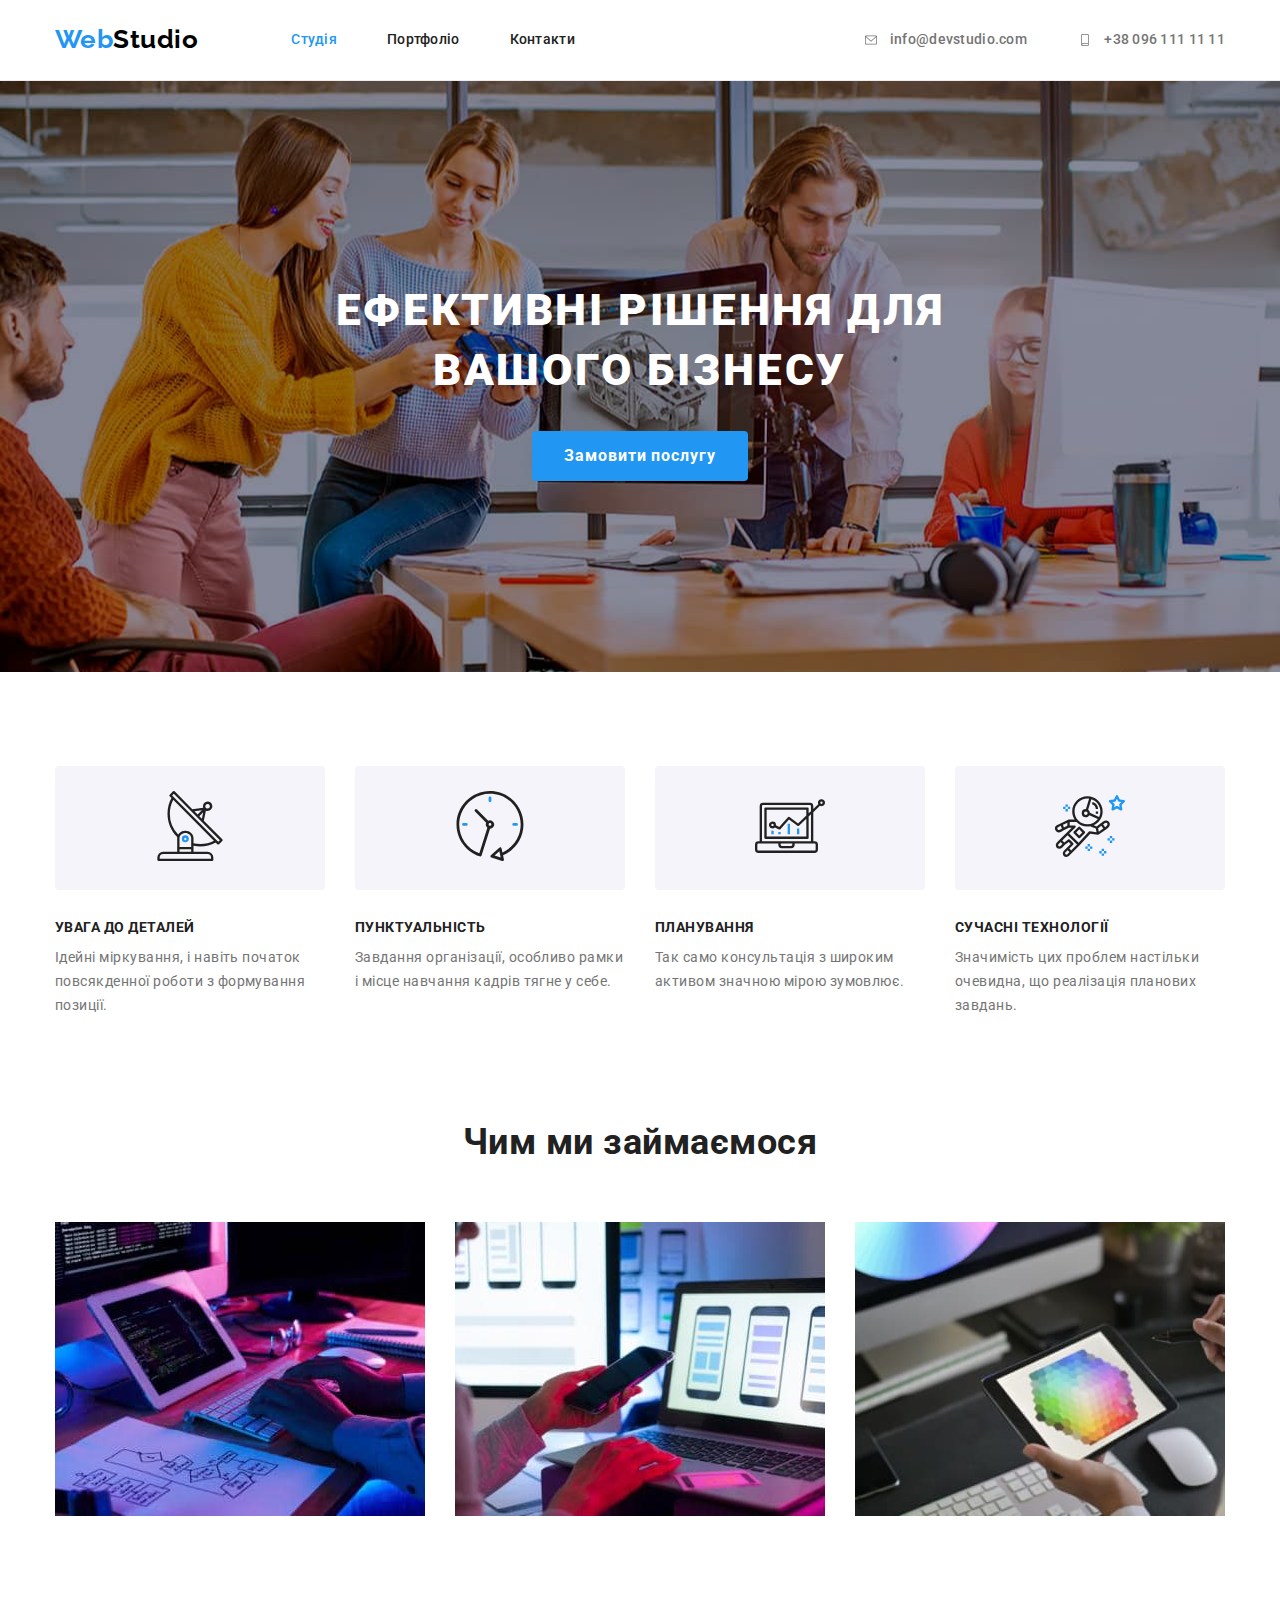
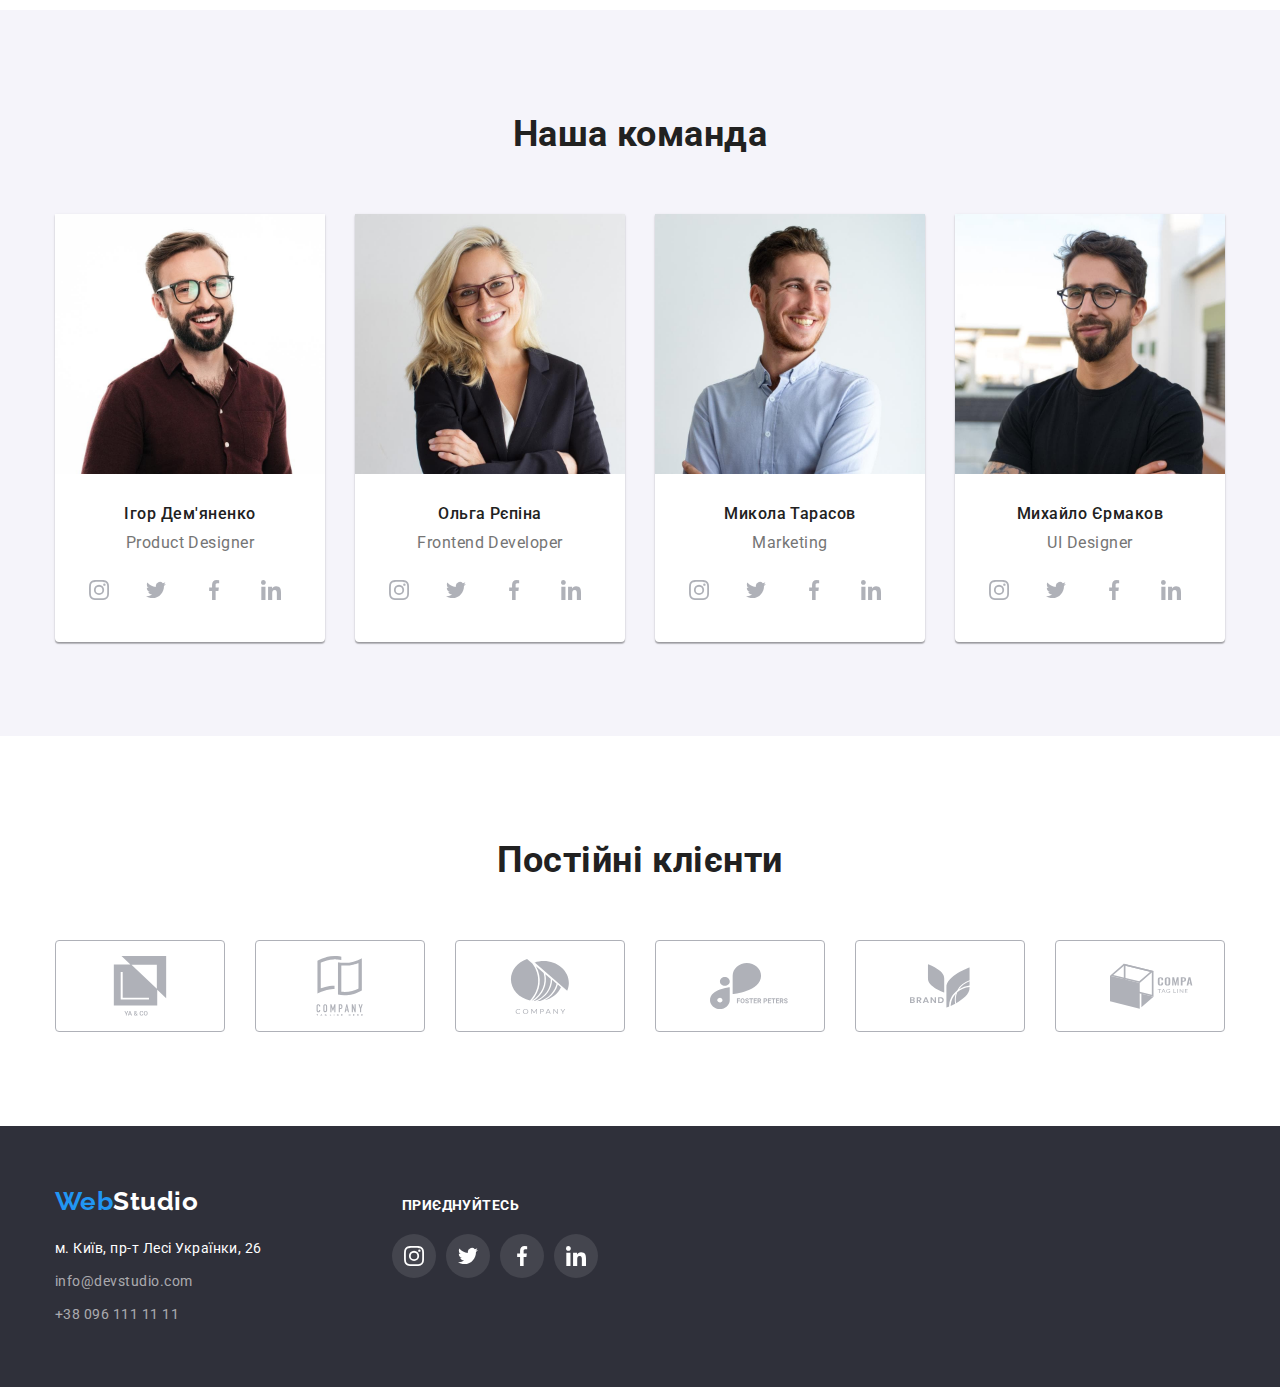
==== commit ebe8572e: "add hover to icons" ====
--- a/index.html
+++ b/index.html
@@ -55,7 +55,8 @@
 					<a class="contactlink" href="tel:+380961111111 ">
 						<svg class="contactlink__icon icon" width="16" height="12">
 							<use href="./images/icons.svg#icon-smartphone"></use>
-						</svg>+38 096 111 11 11
+						</svg>
+						+38 096 111 11 11
 					</a>
 				</li>
 			</ul>
--- a/styles/style.css
+++ b/styles/style.css
@@ -55,11 +55,6 @@
 .icon {
   display: inline-block;
 }
-.contactlink__icon {
-  margin-right: 8px;
-  fill: #757575;
-  vertical-align: middle;
-}
 
 /* #container */
 .container {
@@ -182,9 +177,16 @@
 .contacts-nav .contactlink:hover,
 .contacts-nav .contactlink:focus {
   color: var(--hover-focus-color);
+  fill: var(--hover-focus-color);
 }
 .contacts-nav > .list-item + .list-item {
   margin-left: 50px;
+}
+
+.contactlink__icon {
+  margin-right: 8px;
+  fill: currentColor;
+  vertical-align: middle;
 }
 
 /* #hero */
@@ -194,7 +196,7 @@
   width: 100%;
   padding-top: 200px;
   padding-bottom: 191px;
-  background: url('/images/bgi.jpg'), rgba(47, 48, 58, 0.4);
+  background: url('../images/bgi.jpg'), rgba(47, 48, 58, 0.4);
   background-position: center;
   background-repeat: no-repeat;
 }
@@ -575,6 +577,3 @@
 .cards-text {
   line-height: 1.88;
 }
-
-.address {
-}
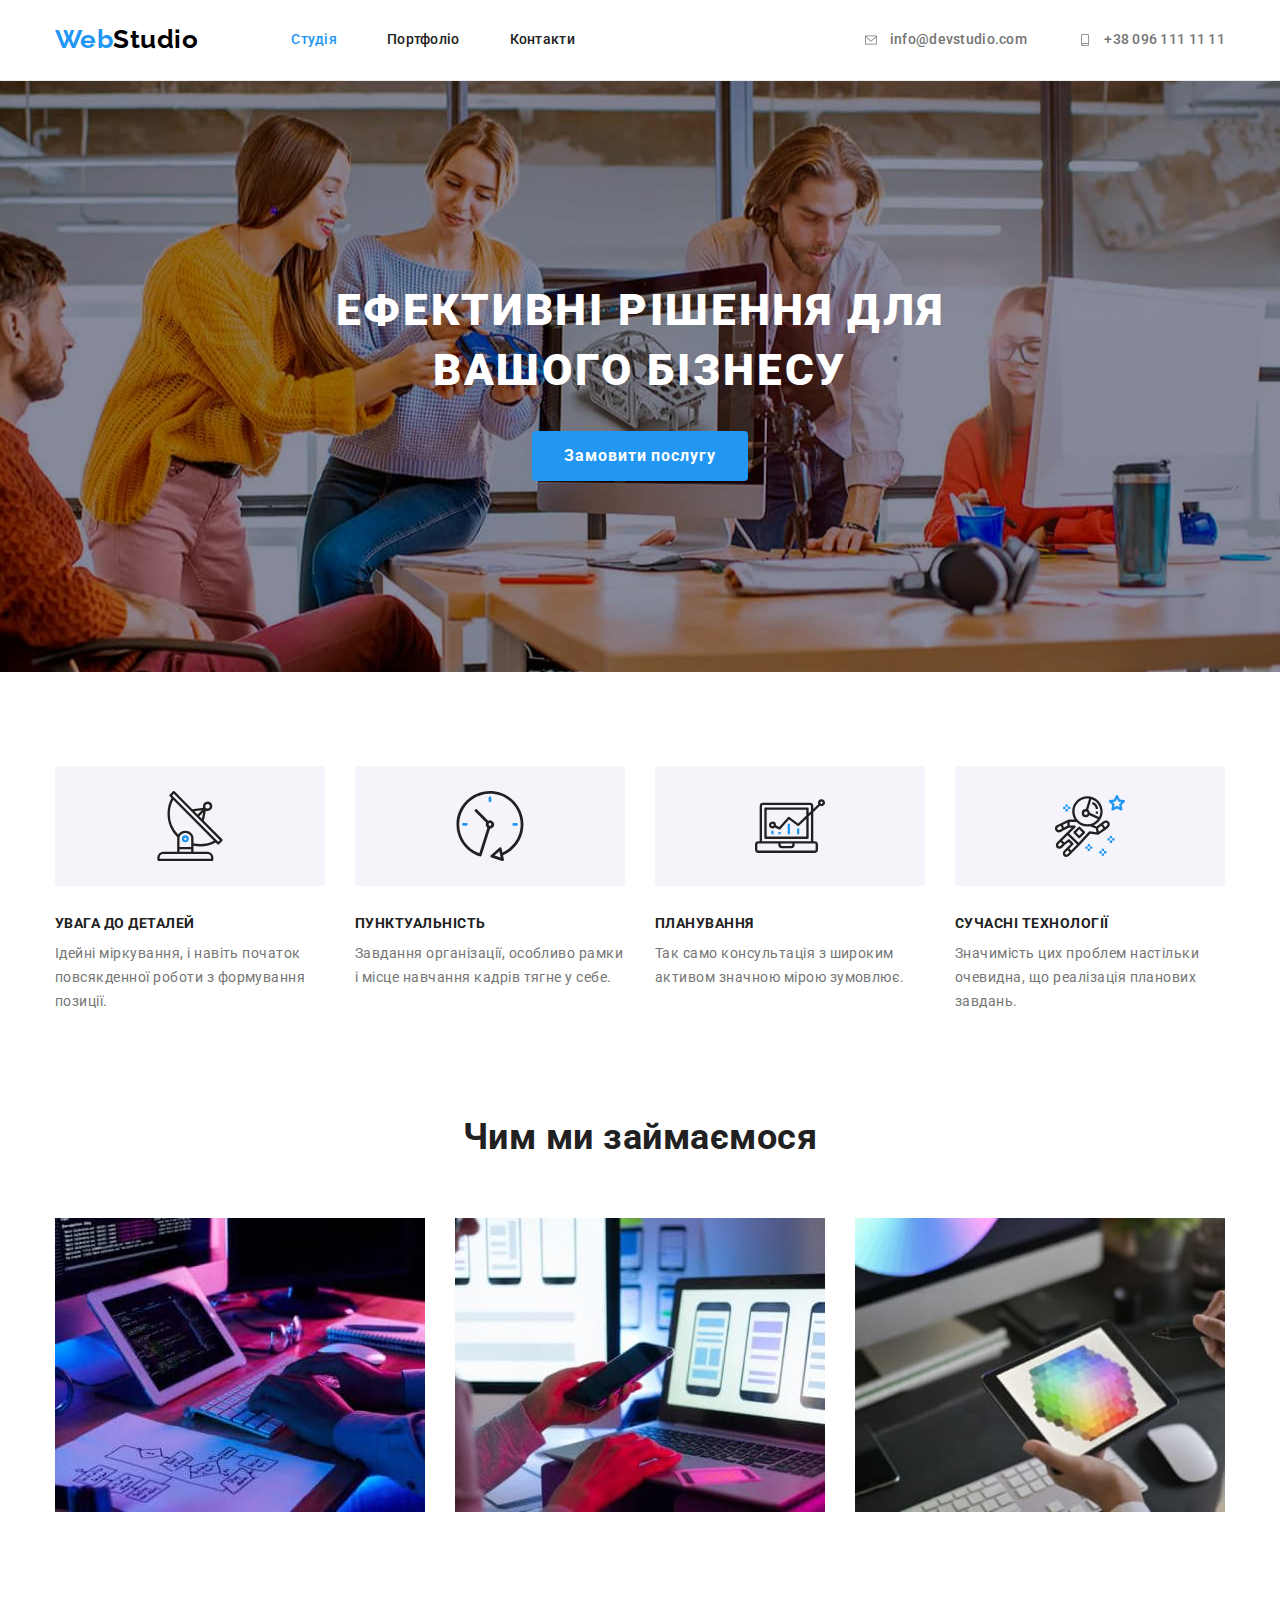
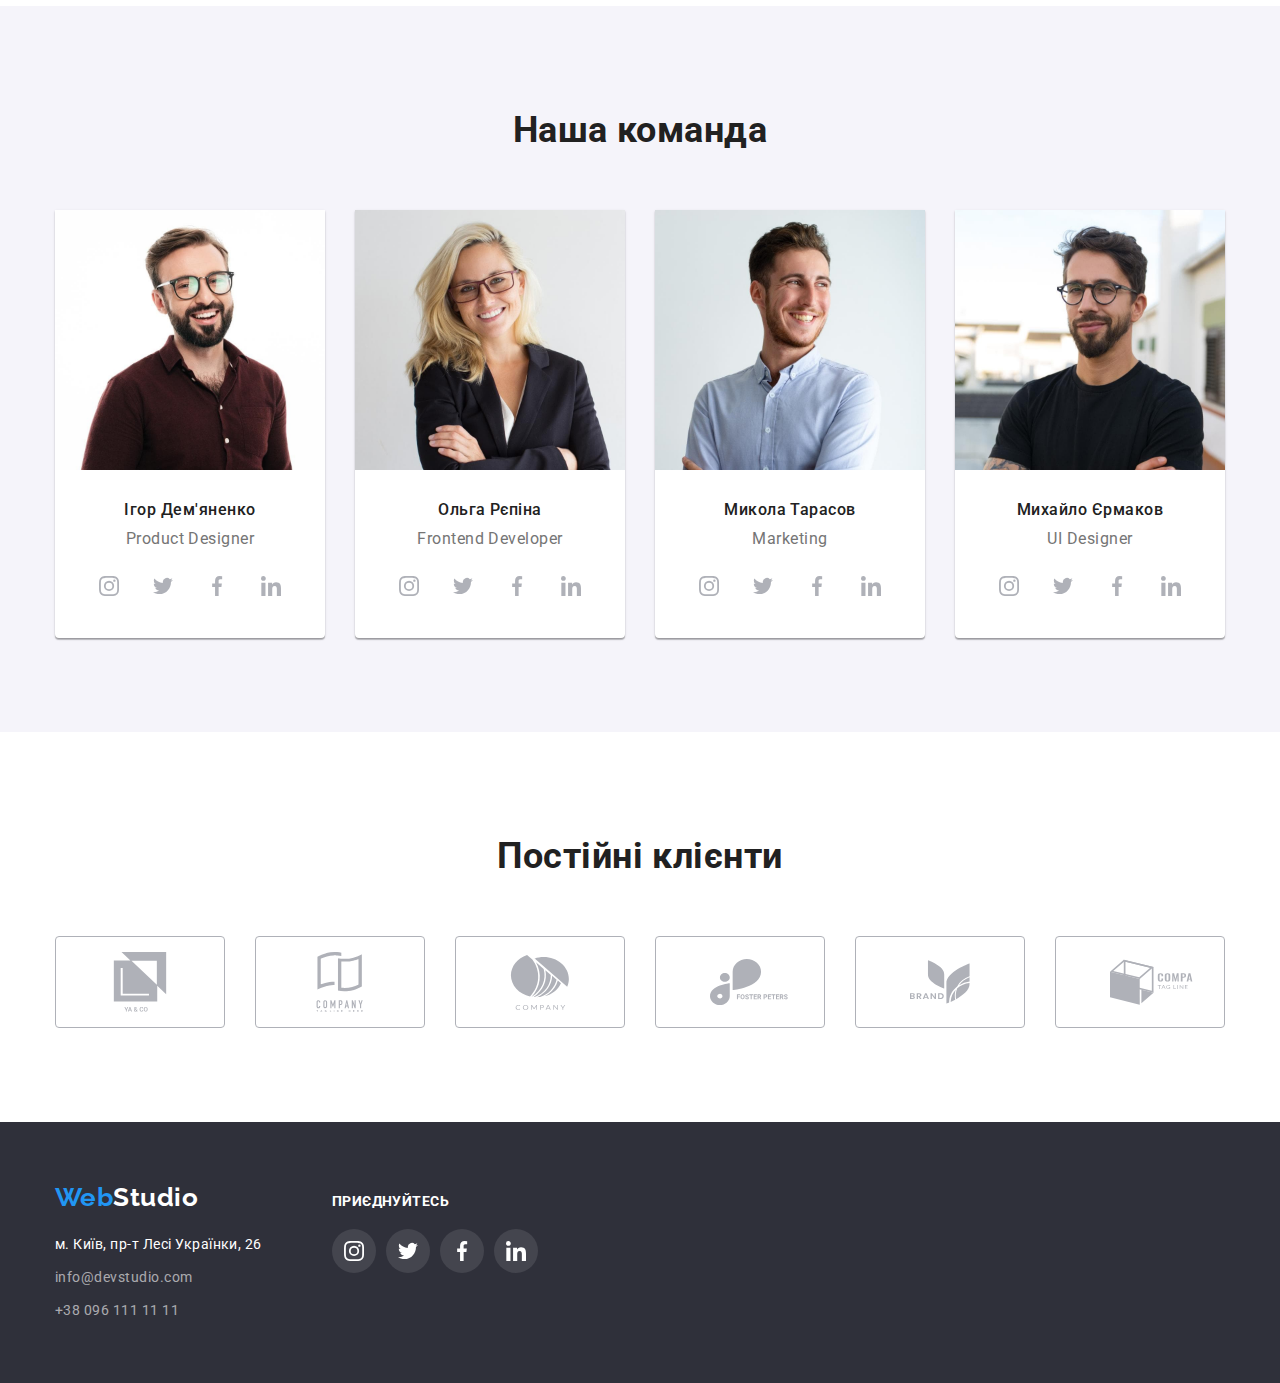
==== commit d61a2132: "fixed mistakes v2" ====
--- a/index.html
+++ b/index.html
@@ -174,38 +174,36 @@
 							<h3 class="card-title">Ігор Дем'яненко</h3>
 							<p class="card-description">Product Designer</p>
 							<!-- $icons -->
-							<div class="social-links">
-								<ul class="social-links__list lists">
-									<li class="social-links__item">
-										<a class="social-links__link" href="#">
-											<svg class="social-links__icon" width="20" height="20">
-												<use href="./images/icons.svg#icon-instagram"></use>
-											</svg>
-										</a>
-									</li>
-									<li class="social-links__item">
-										<a class="social-links__link" href="#">
-											<svg class="social-links__icon" width="20" height="20">
-												<use href="./images/icons.svg#icon-twitter"></use>
-											</svg>
-										</a>
-									</li>
-									<li class="social-links__item">
-										<a class="social-links__link" href="#">
-											<svg class="social-links__icon" width="20" height="20">
-												<use href="./images/icons.svg#icon-facebook"></use>
-											</svg>
-										</a>
-									</li>
-									<li class="social-links__item">
-										<a class="social-links__link" href="#">
-											<svg class="social-links__icon" width="20" height="20">
-												<use href="./images/icons.svg#icon-linkedin"></use>
-											</svg>
-										</a>
-									</li>
-								</ul>
-							</div>
+							<ul class="social-links__list lists">
+								<li class="social-links__item">
+									<a class="social-links__link" href="#">
+										<svg class="social-links__icon" width="20" height="20">
+											<use href="./images/icons.svg#icon-instagram"></use>
+										</svg>
+									</a>
+								</li>
+								<li class="social-links__item">
+									<a class="social-links__link" href="#">
+										<svg class="social-links__icon" width="20" height="20">
+											<use href="./images/icons.svg#icon-twitter"></use>
+										</svg>
+									</a>
+								</li>
+								<li class="social-links__item">
+									<a class="social-links__link" href="#">
+										<svg class="social-links__icon" width="20" height="20">
+											<use href="./images/icons.svg#icon-facebook"></use>
+										</svg>
+									</a>
+								</li>
+								<li class="social-links__item">
+									<a class="social-links__link" href="#">
+										<svg class="social-links__icon" width="20" height="20">
+											<use href="./images/icons.svg#icon-linkedin"></use>
+										</svg>
+									</a>
+								</li>
+							</ul>
 							<!-- $end -->
 						</div>
 					</li>
@@ -215,38 +213,38 @@
 							<h3 class="card-title">Ольга Рєпіна</h3>
 							<p class="card-description">Frontend Developer</p>
 							<!-- $icons -->
-							<div class="social-links">
-								<ul class="social-links__list lists">
-									<li class="social-links__item">
-										<a class="social-links__link" href="#">
-											<svg class="social-links__icon" width="20" height="20">
-												<use href="./images/icons.svg#icon-instagram"></use>
-											</svg>
-										</a>
-									</li>
-									<li class="social-links__item">
-										<a class="social-links__link" href="#">
-											<svg class="social-links__icon" width="20" height="20">
-												<use href="./images/icons.svg#icon-twitter"></use>
-											</svg>
-										</a>
-									</li>
-									<li class="social-links__item">
-										<a class="social-links__link" href="#">
-											<svg class="social-links__icon" width="20" height="20">
-												<use href="./images/icons.svg#icon-facebook"></use>
-											</svg>
-										</a>
-									</li>
-									<li class="social-links__item">
-										<a class="social-links__link" href="#">
-											<svg class="social-links__icon" width="20" height="20">
-												<use href="./images/icons.svg#icon-linkedin"></use>
-											</svg>
-										</a>
-									</li>
-								</ul>
-							</div>
+
+							<ul class="social-links__list lists">
+								<li class="social-links__item">
+									<a class="social-links__link" href="#">
+										<svg class="social-links__icon" width="20" height="20">
+											<use href="./images/icons.svg#icon-instagram"></use>
+										</svg>
+									</a>
+								</li>
+								<li class="social-links__item">
+									<a class="social-links__link" href="#">
+										<svg class="social-links__icon" width="20" height="20">
+											<use href="./images/icons.svg#icon-twitter"></use>
+										</svg>
+									</a>
+								</li>
+								<li class="social-links__item">
+									<a class="social-links__link" href="#">
+										<svg class="social-links__icon" width="20" height="20">
+											<use href="./images/icons.svg#icon-facebook"></use>
+										</svg>
+									</a>
+								</li>
+								<li class="social-links__item">
+									<a class="social-links__link" href="#">
+										<svg class="social-links__icon" width="20" height="20">
+											<use href="./images/icons.svg#icon-linkedin"></use>
+										</svg>
+									</a>
+								</li>
+							</ul>
+
 							<!-- $end -->
 						</div>
 					</li>
@@ -256,38 +254,38 @@
 							<h3 class="card-title">Микола Тарасов</h3>
 							<p class="card-description">Marketing</p>
 							<!-- $icons -->
-							<div class="social-links">
-								<ul class="social-links__list lists">
-									<li class="social-links__item">
-										<a class="social-links__link" href="#">
-											<svg class="social-links__icon" width="20" height="20">
-												<use href="./images/icons.svg#icon-instagram"></use>
-											</svg>
-										</a>
-									</li>
-									<li class="social-links__item">
-										<a class="social-links__link" href="#">
-											<svg class="social-links__icon" width="20" height="20">
-												<use href="./images/icons.svg#icon-twitter"></use>
-											</svg>
-										</a>
-									</li>
-									<li class="social-links__item">
-										<a class="social-links__link" href="#">
-											<svg class="social-links__icon" width="20" height="20">
-												<use href="./images/icons.svg#icon-facebook"></use>
-											</svg>
-										</a>
-									</li>
-									<li class="social-links__item">
-										<a class="social-links__link" href="#">
-											<svg class="social-links__icon" width="20" height="20">
-												<use href="./images/icons.svg#icon-linkedin"></use>
-											</svg>
-										</a>
-									</li>
-								</ul>
-							</div>
+
+							<ul class="social-links__list lists">
+								<li class="social-links__item">
+									<a class="social-links__link" href="#">
+										<svg class="social-links__icon" width="20" height="20">
+											<use href="./images/icons.svg#icon-instagram"></use>
+										</svg>
+									</a>
+								</li>
+								<li class="social-links__item">
+									<a class="social-links__link" href="#">
+										<svg class="social-links__icon" width="20" height="20">
+											<use href="./images/icons.svg#icon-twitter"></use>
+										</svg>
+									</a>
+								</li>
+								<li class="social-links__item">
+									<a class="social-links__link" href="#">
+										<svg class="social-links__icon" width="20" height="20">
+											<use href="./images/icons.svg#icon-facebook"></use>
+										</svg>
+									</a>
+								</li>
+								<li class="social-links__item">
+									<a class="social-links__link" href="#">
+										<svg class="social-links__icon" width="20" height="20">
+											<use href="./images/icons.svg#icon-linkedin"></use>
+										</svg>
+									</a>
+								</li>
+							</ul>
+
 							<!-- $end -->
 						</div>
 					</li>
@@ -297,38 +295,36 @@
 							<h3 class="card-title">Михайло Єрмаков</h3>
 							<p class="card-description">UI Designer</p>
 							<!-- $icons -->
-							<div class="social-links">
-								<ul class="social-links__list lists">
-									<li class="social-links__item">
-										<a class="social-links__link" href="#">
-											<svg class="social-links__icon" width="20" height="20">
-												<use href="./images/icons.svg#icon-instagram"></use>
-											</svg>
-										</a>
-									</li>
-									<li class="social-links__item">
-										<a class="social-links__link" href="#">
-											<svg class="social-links__icon" width="20" height="20">
-												<use href="./images/icons.svg#icon-twitter"></use>
-											</svg>
-										</a>
-									</li>
-									<li class="social-links__item">
-										<a class="social-links__link" href="#">
-											<svg class="social-links__icon" width="20" height="20">
-												<use href="./images/icons.svg#icon-facebook"></use>
-											</svg>
-										</a>
-									</li>
-									<li class="social-links__item">
-										<a class="social-links__link" href="#">
-											<svg class="social-links__icon" width="20" height="20">
-												<use href="./images/icons.svg#icon-linkedin"></use>
-											</svg>
-										</a>
-									</li>
-								</ul>
-							</div>
+							<ul class="social-links__list lists">
+								<li class="social-links__item">
+									<a class="social-links__link" href="#">
+										<svg class="social-links__icon" width="20" height="20">
+											<use href="./images/icons.svg#icon-instagram"></use>
+										</svg>
+									</a>
+								</li>
+								<li class="social-links__item">
+									<a class="social-links__link" href="#">
+										<svg class="social-links__icon" width="20" height="20">
+											<use href="./images/icons.svg#icon-twitter"></use>
+										</svg>
+									</a>
+								</li>
+								<li class="social-links__item">
+									<a class="social-links__link" href="#">
+										<svg class="social-links__icon" width="20" height="20">
+											<use href="./images/icons.svg#icon-facebook"></use>
+										</svg>
+									</a>
+								</li>
+								<li class="social-links__item">
+									<a class="social-links__link" href="#">
+										<svg class="social-links__icon" width="20" height="20">
+											<use href="./images/icons.svg#icon-linkedin"></use>
+										</svg>
+									</a>
+								</li>
+							</ul>
 							<!-- $end -->
 						</div>
 					</li>
@@ -394,7 +390,7 @@
 	-->
 	<!-- #footer -->
 	<footer class="footer">
-		<div class="container flex-container gap-container">
+		<div class="container flex-container">
 			<div class="address-container">
 				<a class="logo" href="/"><span class="logo-span">Web</span>Studio</a>
 				<!-- #address -->
@@ -415,7 +411,7 @@
 				</address>
 			</div>
 			<div class="footer-social-links">
-				<h2 class="footer-social-links__title">Приєднуйтесь</h2>
+				<p class="footer-social-links__title">Приєднуйтесь</p>
 				<ul class="social-links__list lists">
 					<li class="social-links__item">
 						<a class="social-links__link" href="#">
--- a/styles/style.css
+++ b/styles/style.css
@@ -196,7 +196,7 @@
   width: 100%;
   padding-top: 200px;
   padding-bottom: 191px;
-  background: url('../images/bgi.jpg'), rgba(47, 48, 58, 0.4);
+  background: rgba(47, 48, 58, 0.4) url('../images/bgi.jpg');
   background-position: center;
   background-repeat: no-repeat;
 }
@@ -242,10 +242,14 @@
   margin-left: var(--card-gap);
 }
 .benefit-block {
+  display: flex;
+  justify-content: center;
+  align-items: center;
+  width: 270px;
+  height: 120px;
   background-color: var(--button-background-color);
   border-radius: 4px;
   text-align: center;
-  padding: 25px 100px;
   margin-bottom: 30px;
 }
 
@@ -326,17 +330,14 @@
 }
 .card-description {
   margin: 0;
+  margin-bottom: 16px;
   line-height: 1.19;
 }
 /* $social-icons*/
-.social-links {
-  padding-top: 16px;
-  padding-right: 32px;
-  padding-left: 32px;
-}
 .social-links__list {
-  display: flex;
-  justify-content: space-between;
+  margin-left: -10px;
+  display: flex;
+  justify-content: center;
 }
 .social-links__item {
   margin-left: 10px;
@@ -351,9 +352,7 @@
   cursor: pointer;
   border-radius: 50%;
 }
-.social-links__item:first-child {
-  margin-left: -10px;
-}
+
 .social-links__link {
   padding: 0;
   margin: 0;
@@ -408,7 +407,7 @@
 .address-container {
   margin-right: 70px;
 }
-.gap-container {
+.footer .container {
   align-items: baseline;
 }
 .footer {
@@ -464,11 +463,9 @@
   margin-bottom: 9px;
 }
 
-.footer-social-links {
-  margin-left: 70px;
-}
 .footer-social-links__title {
   font-size: var(--primary-font-size);
+  font-weight: 700;
   line-height: 1.1;
   letter-spacing: 0.03em;
   text-transform: uppercase;
@@ -546,14 +543,16 @@
   margin-bottom: var(--card-gap);
   margin-left: var(--card-gap);
 }
-.cards-item:hover {
+
+.cards-link {
+  display: block;
+  text-decoration: none;
+  color: var(--primary-text-color);
+}
+.cards-link:hover,
+.cards-link:focus {
   box-shadow: 0px 1px 1px rgba(0, 0, 0, 0.12), 0px 4px 4px rgba(0, 0, 0, 0.06),
     1px 4px 6px rgba(0, 0, 0, 0.16);
-}
-
-.cards-link {
-  text-decoration: none;
-  color: var(--primary-text-color);
 }
 
 .cards-link > .card-description {
